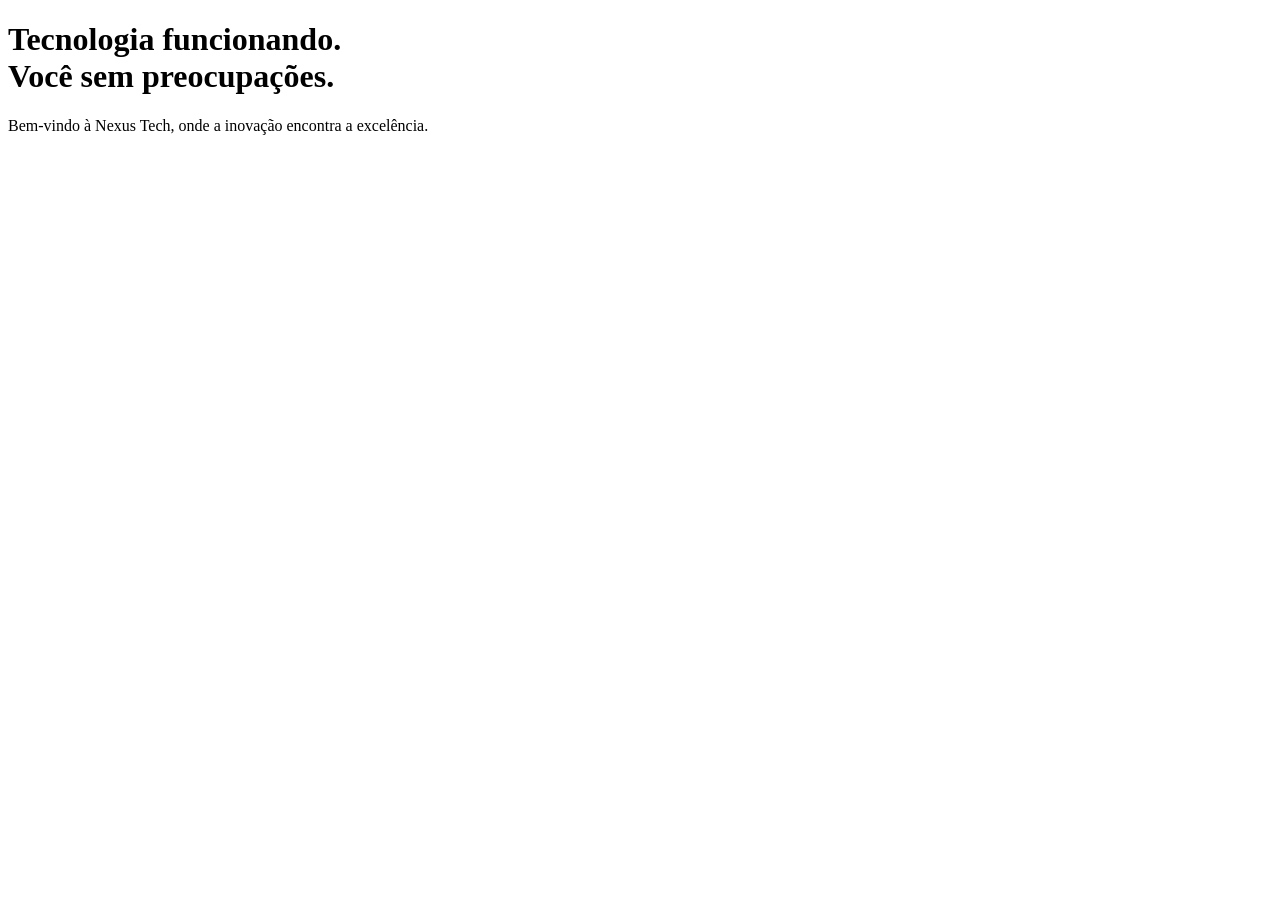
==== index.html @ 567d2877 "Primeiro commit - estrutura inicial" ====
<!DOCTYPE html>
<html lang="pt-BR">
<head>
    <meta charset="UTF-8">
    <meta name="viewport" content="width=device-width, initial-scale=1.0">
    <title>Nexus Tech</title>
</head>
<body>
    <h1>Tecnologia funcionando.<br>Você sem preocupações.</h1>
    
    <p>Bem-vindo à Nexus Tech, onde a inovação encontra a excelência.</p>

</body>
</html>
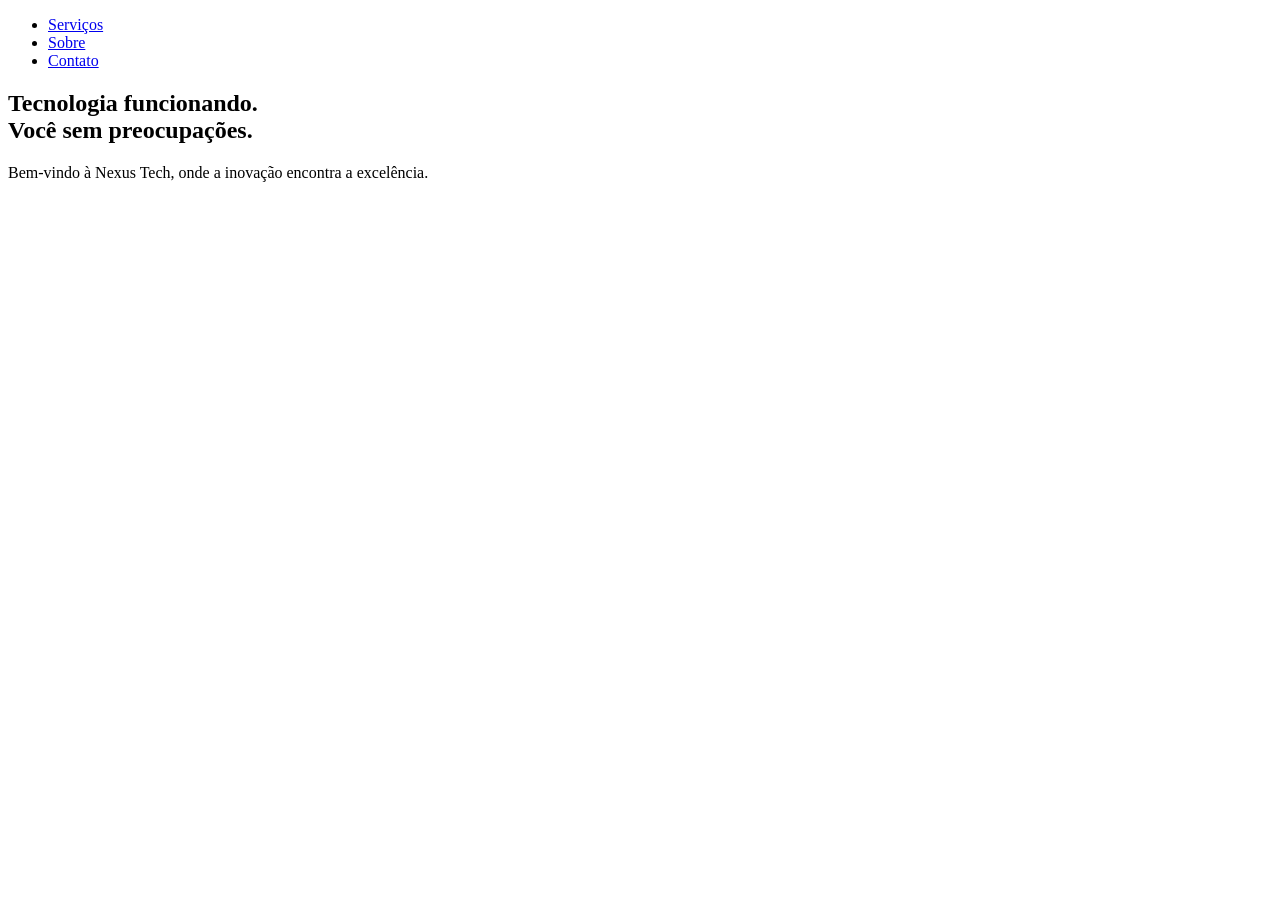
==== commit 5c923c64: "Adiciona estrutura inicial das páginas" ====
--- a/index.html
+++ b/index.html
@@ -6,9 +6,22 @@
     <title>Nexus Tech</title>
 </head>
 <body>
-    <h1>Tecnologia funcionando.<br>Você sem preocupações.</h1>
-    
-    <p>Bem-vindo à Nexus Tech, onde a inovação encontra a excelência.</p>
+    <header>
+        <nav>
+            <ul>
+                <li><a href="views/servicos.html">Serviços</a></li>
+                <li><a href="views/sobre.html">Sobre</a></li>
+                <li><a href="views/contato.html">Contato</a></li>
+            </ul>
+        </nav>
+
+    </header>
+    <main>
+        <section>
+            <h1>Tecnologia funcionando.<br>Você sem preocupações.</h1>
+            <p>Bem-vindo à Nexus Tech, onde a inovação encontra a excelência.</p>
+        </section>
+    </main>
 
 </body>
 </html>
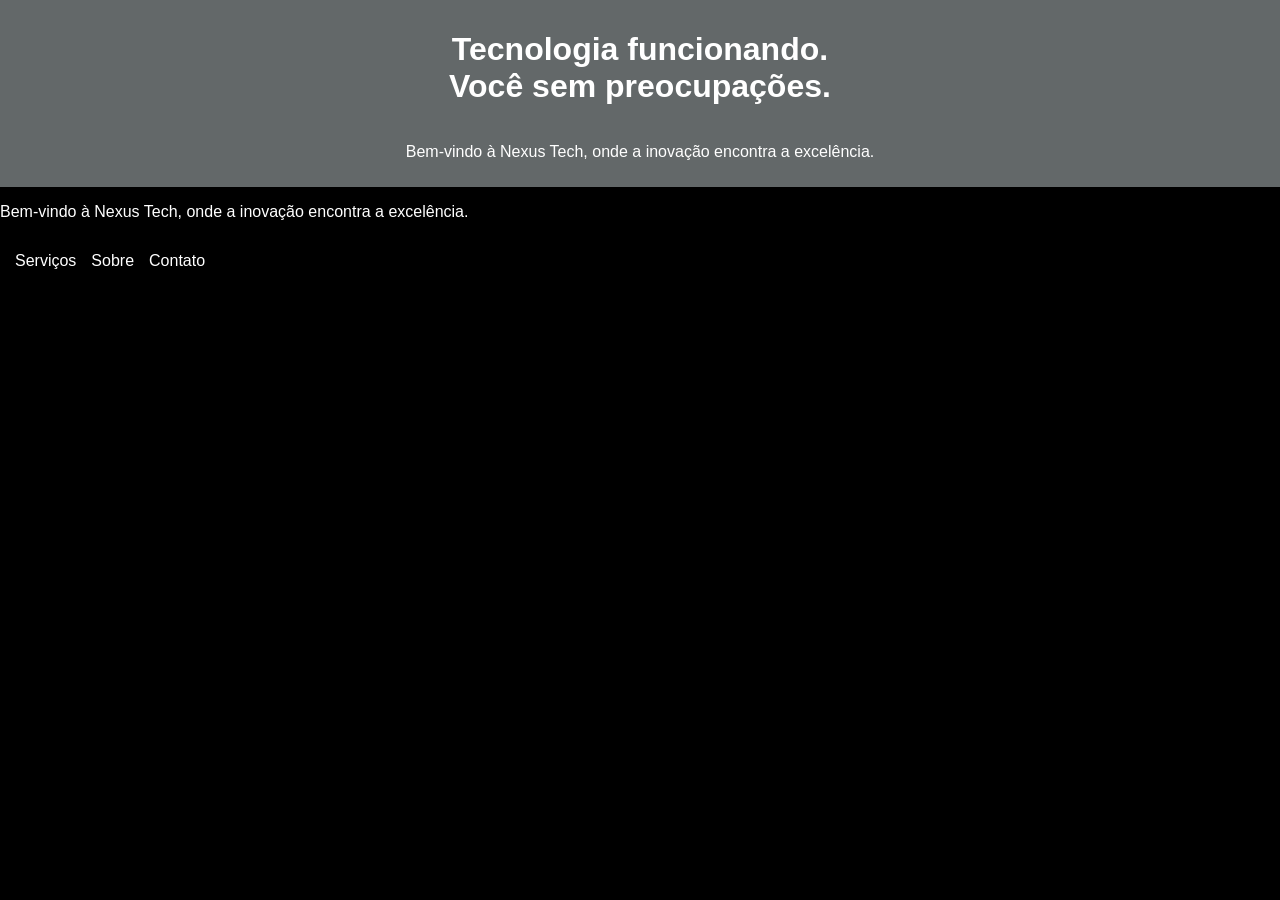
==== commit 680d3fa2: "Estiliza o cabeçalho e a navegação" ====
--- a/index.html
+++ b/index.html
@@ -3,23 +3,26 @@
 <head>
     <meta charset="UTF-8">
     <meta name="viewport" content="width=device-width, initial-scale=1.0">
+    <link rel="stylesheet" href="css/styles.css">
     <title>Nexus Tech</title>
 </head>
 <body>
     <header>
-        <nav>
-            <ul>
-                <li><a href="views/servicos.html">Serviços</a></li>
-                <li><a href="views/sobre.html">Sobre</a></li>
-                <li><a href="views/contato.html">Contato</a></li>
-            </ul>
-        </nav>
-
+        <h1>Tecnologia funcionando.<br>Você sem preocupações.</h1>
+            <p>Bem-vindo à Nexus Tech, onde a inovação encontra a excelência.</p>
     </header>
     <main>
         <section>
-            <h1>Tecnologia funcionando.<br>Você sem preocupações.</h1>
             <p>Bem-vindo à Nexus Tech, onde a inovação encontra a excelência.</p>
+        </section>
+        <section>
+            <nav>
+                <ul>
+                    <li><a href="views/servicos.html">Serviços</a></li>
+                    <li><a href="views/sobre.html">Sobre</a></li>
+                    <li><a href="views/contato.html">Contato</a></li>
+                </ul>
+            </nav>
         </section>
     </main>
 
--- a/css/styles.css
+++ b/css/styles.css
@@ -0,0 +1,37 @@
+body {
+    font-family: Arial, sans-serif;
+    margin: 0;
+    padding: 0;
+    background-color: #000000;
+    color: #ffffff;
+}
+
+a {
+    color: #ffffff;
+    text-decoration: none;
+}
+a:hover {
+        color: #636869;
+    }
+a:focus-visible {
+    outline: 2px solid  #636869;
+}
+
+header {
+    background-color: #636869;
+    padding: 10px;
+    text-align: center;
+    display: flex;
+    flex-direction: column;
+    align-items: center;
+    justify-content: center;
+}
+
+nav ul {
+    list-style-type: none;
+    padding: 15px;
+    margin: 0px;
+    display: flex;
+    justify-content: flex-start;
+    gap: 15px;
+}
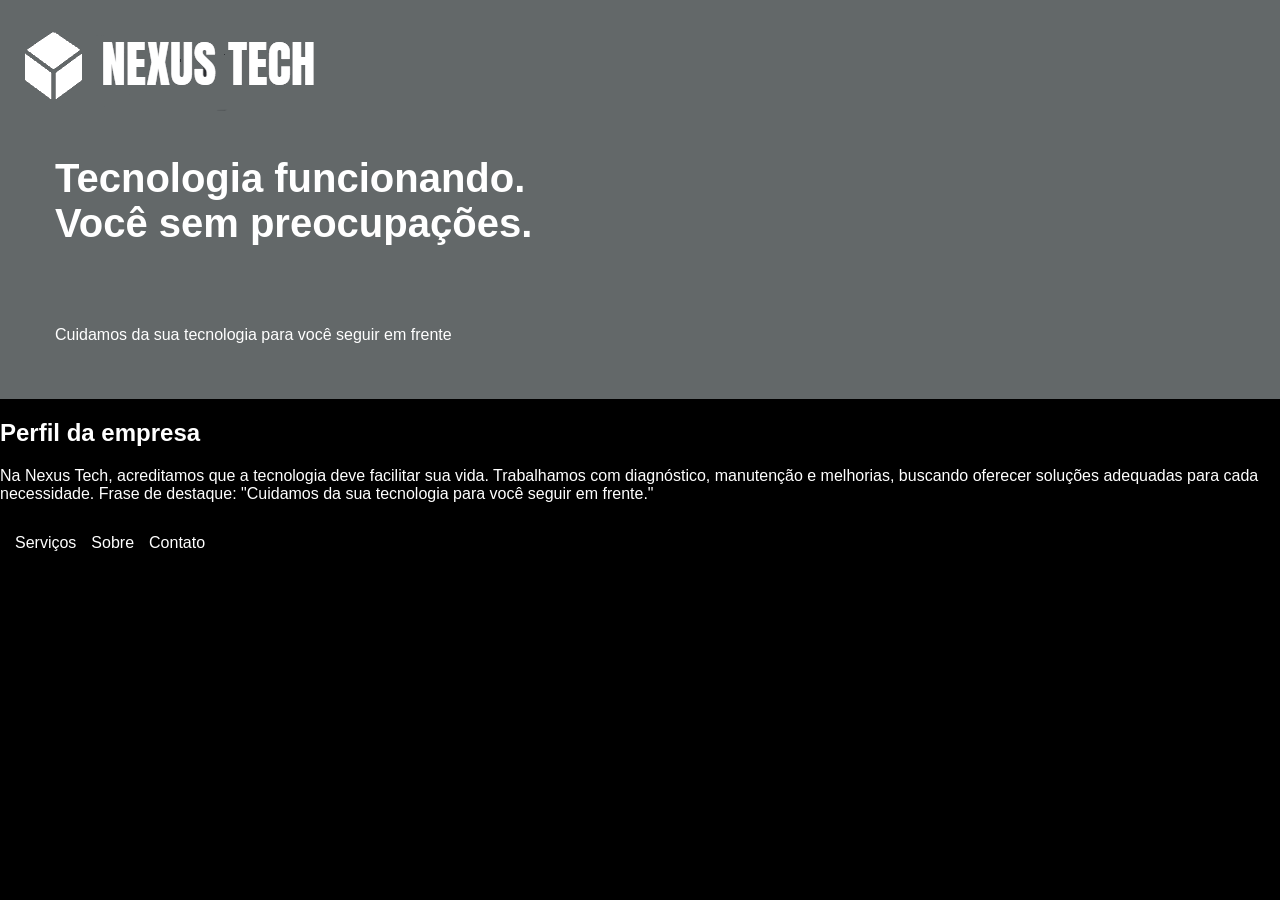
==== commit 6ee23b92: "Atualiza arquivos do projeto" ====
--- a/index.html
+++ b/index.html
@@ -8,12 +8,16 @@
 </head>
 <body>
     <header>
+        <img src="img/Captura de tela 2026-10-07 213344.png" alt="Logo da Nexus Tech">
         <h1>Tecnologia funcionando.<br>Você sem preocupações.</h1>
-            <p>Bem-vindo à Nexus Tech, onde a inovação encontra a excelência.</p>
+            <p>Cuidamos da sua tecnologia para você seguir em frente</p>
     </header>
     <main>
         <section>
-            <p>Bem-vindo à Nexus Tech, onde a inovação encontra a excelência.</p>
+            <h2>Perfil da empresa</h2>
+            <p>Na Nexus Tech, acreditamos que a tecnologia deve facilitar sua vida. Trabalhamos com diagnóstico, manutenção e melhorias, buscando oferecer soluções adequadas para cada necessidade.
+Frase de destaque:
+"Cuidamos da sua tecnologia para você seguir em frente."</p>
         </section>
         <section>
             <nav>
--- a/css/styles.css
+++ b/css/styles.css
@@ -17,15 +17,28 @@
     outline: 2px solid  #636869;
 }
 
-header {
+header {    
     background-color: #636869;
-    padding: 10px;
-    text-align: center;
+    padding: 15px;
+    margin: 0px;
+    text-align: start;
     display: flex;
     flex-direction: column;
-    align-items: center;
-    justify-content: center;
+    align-items: flex-start;
+    justify-content: flex-start;
 }
+
+header h1 {
+    font-size: 2.5em;
+    padding: 20px;
+    margin: 20px;
+}
+
+header p {
+    padding: 20px;
+    margin: 20px;
+}
+
 
 nav ul {
     list-style-type: none;
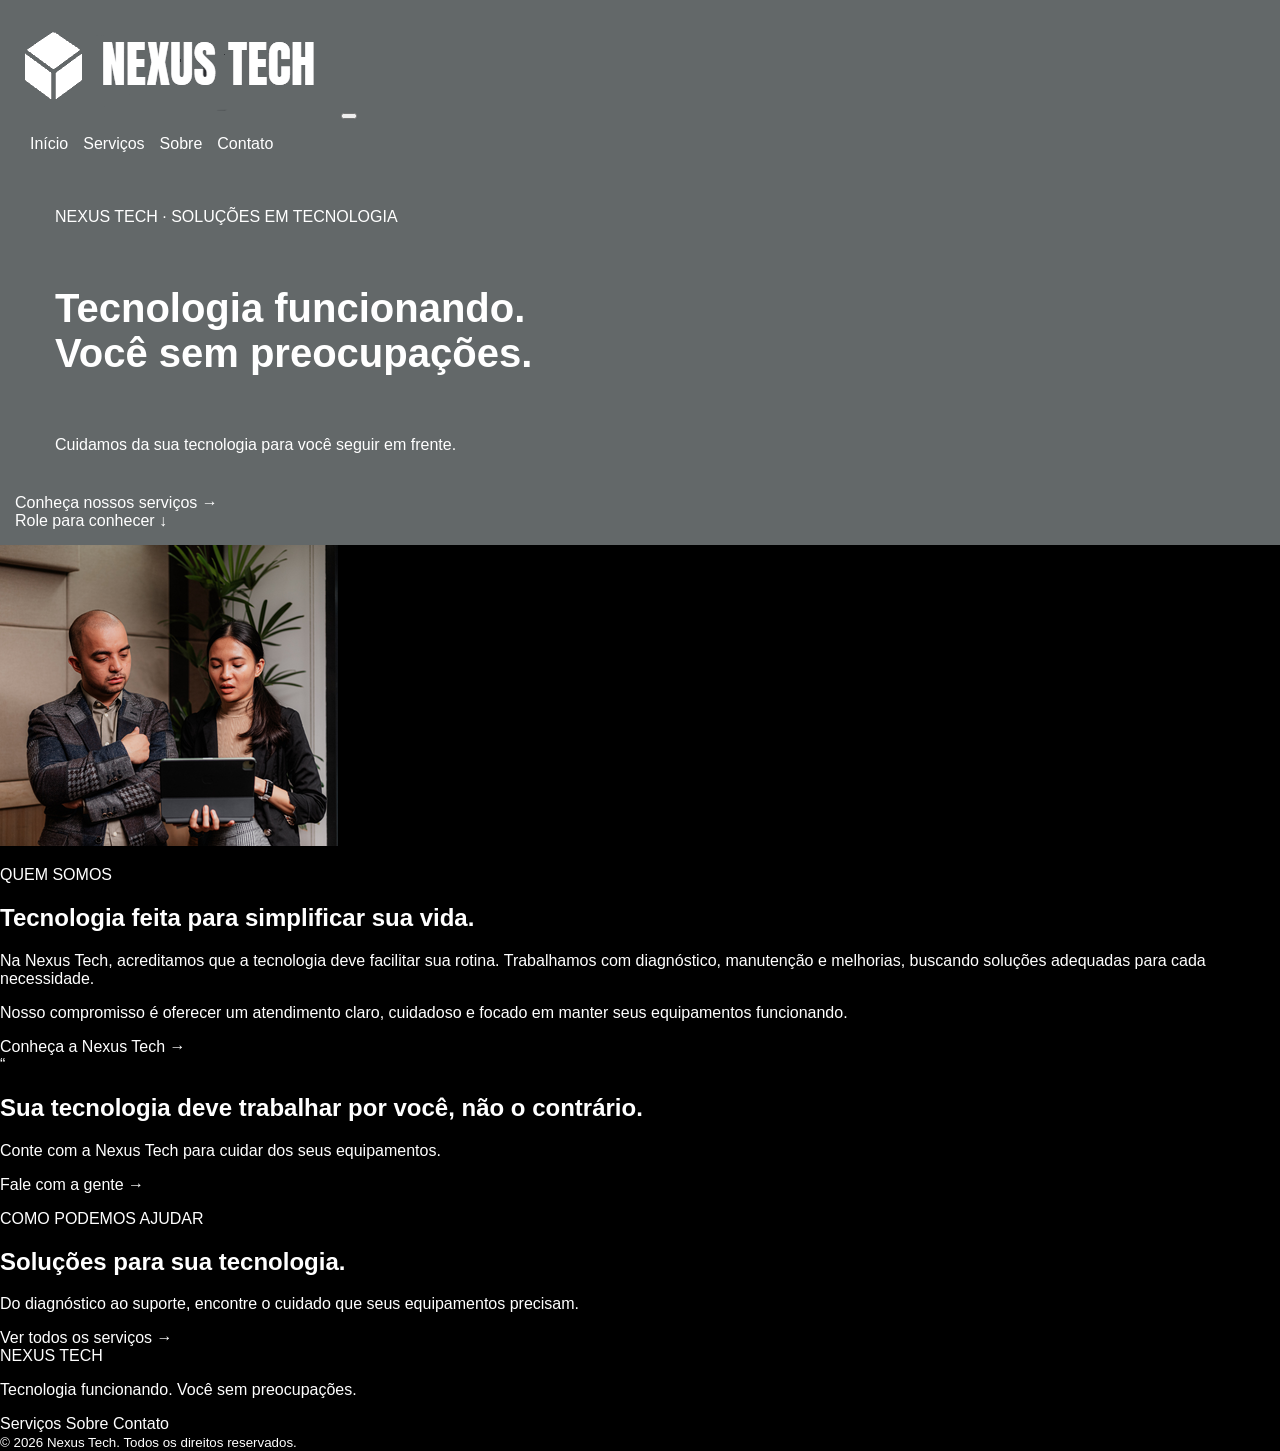
==== commit 16b68da6: "Cria nova página inicial da Nexus Tech" ====
--- a/index.html
+++ b/index.html
@@ -3,32 +3,98 @@
 <head>
     <meta charset="UTF-8">
     <meta name="viewport" content="width=device-width, initial-scale=1.0">
+    <meta name="description" content="Nexus Tech: soluções em tecnologia, manutenção e suporte para seus equipamentos.">
+    <title>Nexus Tech | Tecnologia sem preocupações</title>
     <link rel="stylesheet" href="css/styles.css">
-    <title>Nexus Tech</title>
 </head>
 <body>
-    <header>
-        <img src="img/Captura de tela 2026-10-07 213344.png" alt="Logo da Nexus Tech">
-        <h1>Tecnologia funcionando.<br>Você sem preocupações.</h1>
-            <p>Cuidamos da sua tecnologia para você seguir em frente</p>
+    <header class="hero" id="inicio">
+        <nav class="navbar" aria-label="Navegação principal">
+            <a class="brand" href="index.html" aria-label="Nexus Tech - Início">
+                <img src="img/Captura de tela 2026-10-07 213344.png" alt="Logo Nexus Tech">
+            </a>
+            <button class="menu-toggle" type="button" aria-label="Abrir menu" aria-expanded="false">
+                <span></span><span></span><span></span>
+            </button>
+            <ul class="nav-links">
+                <li><a href="#inicio">Início</a></li>
+                <li><a href="views/servicos.html">Serviços</a></li>
+                <li><a href="views/sobre.html">Sobre</a></li>
+                <li><a href="views/contato.html" class="nav-contact">Contato</a></li>
+            </ul>
+        </nav>
+
+        <div class="hero-content">
+            <p class="eyebrow">NEXUS TECH · SOLUÇÕES EM TECNOLOGIA</p>
+            <h1>Tecnologia funcionando.<br>Você sem preocupações.</h1>
+            <p class="hero-description">Cuidamos da sua tecnologia para você seguir em frente.</p>
+            <a class="button button-light" href="views/servicos.html">Conheça nossos serviços <span aria-hidden="true">→</span></a>
+        </div>
+        <a class="scroll-cue" href="#empresa">Role para conhecer <span aria-hidden="true">↓</span></a>
     </header>
+
     <main>
-        <section>
-            <h2>Perfil da empresa</h2>
-            <p>Na Nexus Tech, acreditamos que a tecnologia deve facilitar sua vida. Trabalhamos com diagnóstico, manutenção e melhorias, buscando oferecer soluções adequadas para cada necessidade.
-Frase de destaque:
-"Cuidamos da sua tecnologia para você seguir em frente."</p>
+        <section class="about section-shell" id="empresa">
+            <div class="about-image">
+                <img src="img/Site Empresarial Aplicativo de Tecnologia Ousado Roxo e Azul-escuro222.png" alt="Arquitetura moderna de um edifício">
+            </div>
+            <div class="about-content">
+                <p class="eyebrow">QUEM SOMOS</p>
+                <h2>Tecnologia feita para simplificar sua vida.</h2>
+                <p>Na Nexus Tech, acreditamos que a tecnologia deve facilitar sua rotina. Trabalhamos com diagnóstico, manutenção e melhorias, buscando soluções adequadas para cada necessidade.</p>
+                <p>Nosso compromisso é oferecer um atendimento claro, cuidadoso e focado em manter seus equipamentos funcionando.</p>
+                <a class="text-link" href="views/sobre.html">Conheça a Nexus Tech <span aria-hidden="true">→</span></a>
+            </div>
         </section>
-        <section>
-            <nav>
-                <ul>
-                    <li><a href="views/servicos.html">Serviços</a></li>
-                    <li><a href="views/sobre.html">Sobre</a></li>
-                    <li><a href="views/contato.html">Contato</a></li>
-                </ul>
-            </nav>
+
+        <section class="statement">
+            <div class="statement-inner">
+                <span class="quote-mark" aria-hidden="true">“</span>
+                <h2>Sua tecnologia deve trabalhar por você, não o contrário.</h2>
+                <p>Conte com a Nexus Tech para cuidar dos seus equipamentos.</p>
+                <a class="button button-outline" href="views/contato.html">Fale com a gente <span aria-hidden="true">→</span></a>
+            </div>
+        </section>
+
+        <section class="services-preview section-shell">
+            <div>
+                <p class="eyebrow">COMO PODEMOS AJUDAR</p>
+                <h2>Soluções para sua tecnologia.</h2>
+            </div>
+            <p>Do diagnóstico ao suporte, encontre o cuidado que seus equipamentos precisam.</p>
+            <a class="text-link" href="views/servicos.html">Ver todos os serviços <span aria-hidden="true">→</span></a>
         </section>
     </main>
 
+    <footer class="footer">
+        <a class="footer-brand" href="#inicio">NEXUS TECH</a>
+        <p>Tecnologia funcionando. Você sem preocupações.</p>
+        <nav aria-label="Navegação do rodapé">
+            <a href="views/servicos.html">Serviços</a>
+            <a href="views/sobre.html">Sobre</a>
+            <a href="views/contato.html">Contato</a>
+        </nav>
+        <small>© 2026 Nexus Tech. Todos os direitos reservados.</small>
+    </footer>
+
+    <script>
+        const menuButton = document.querySelector(".menu-toggle");
+        const navLinks = document.querySelector(".nav-links");
+
+        menuButton.addEventListener("click", () => {
+            const isOpen = menuButton.getAttribute("aria-expanded") === "true";
+            menuButton.setAttribute("aria-expanded", String(!isOpen));
+            menuButton.setAttribute("aria-label", isOpen ? "Abrir menu" : "Fechar menu");
+            navLinks.classList.toggle("is-open", !isOpen);
+        });
+
+        navLinks.querySelectorAll("a").forEach((link) => {
+            link.addEventListener("click", () => {
+                navLinks.classList.remove("is-open");
+                menuButton.setAttribute("aria-expanded", "false");
+                menuButton.setAttribute("aria-label", "Abrir menu");
+            });
+        });
+    </script>
 </body>
 </html>
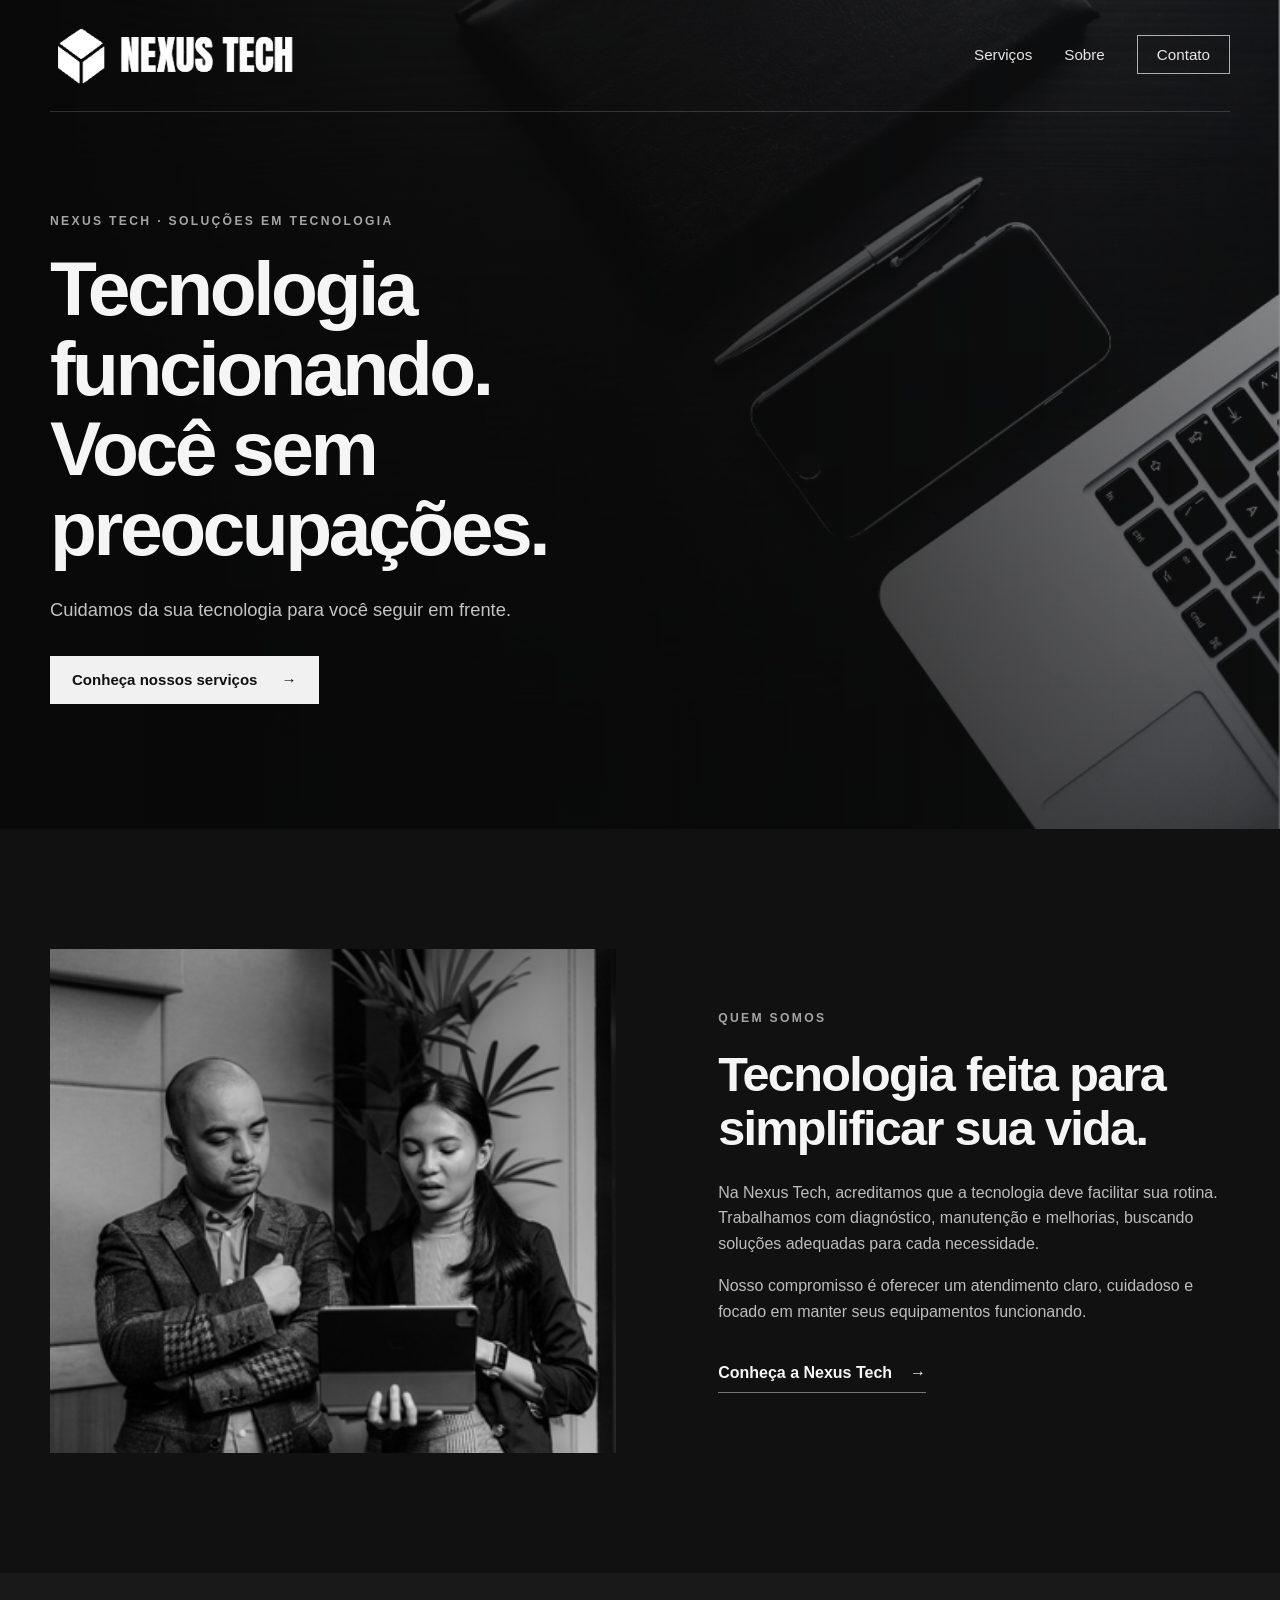
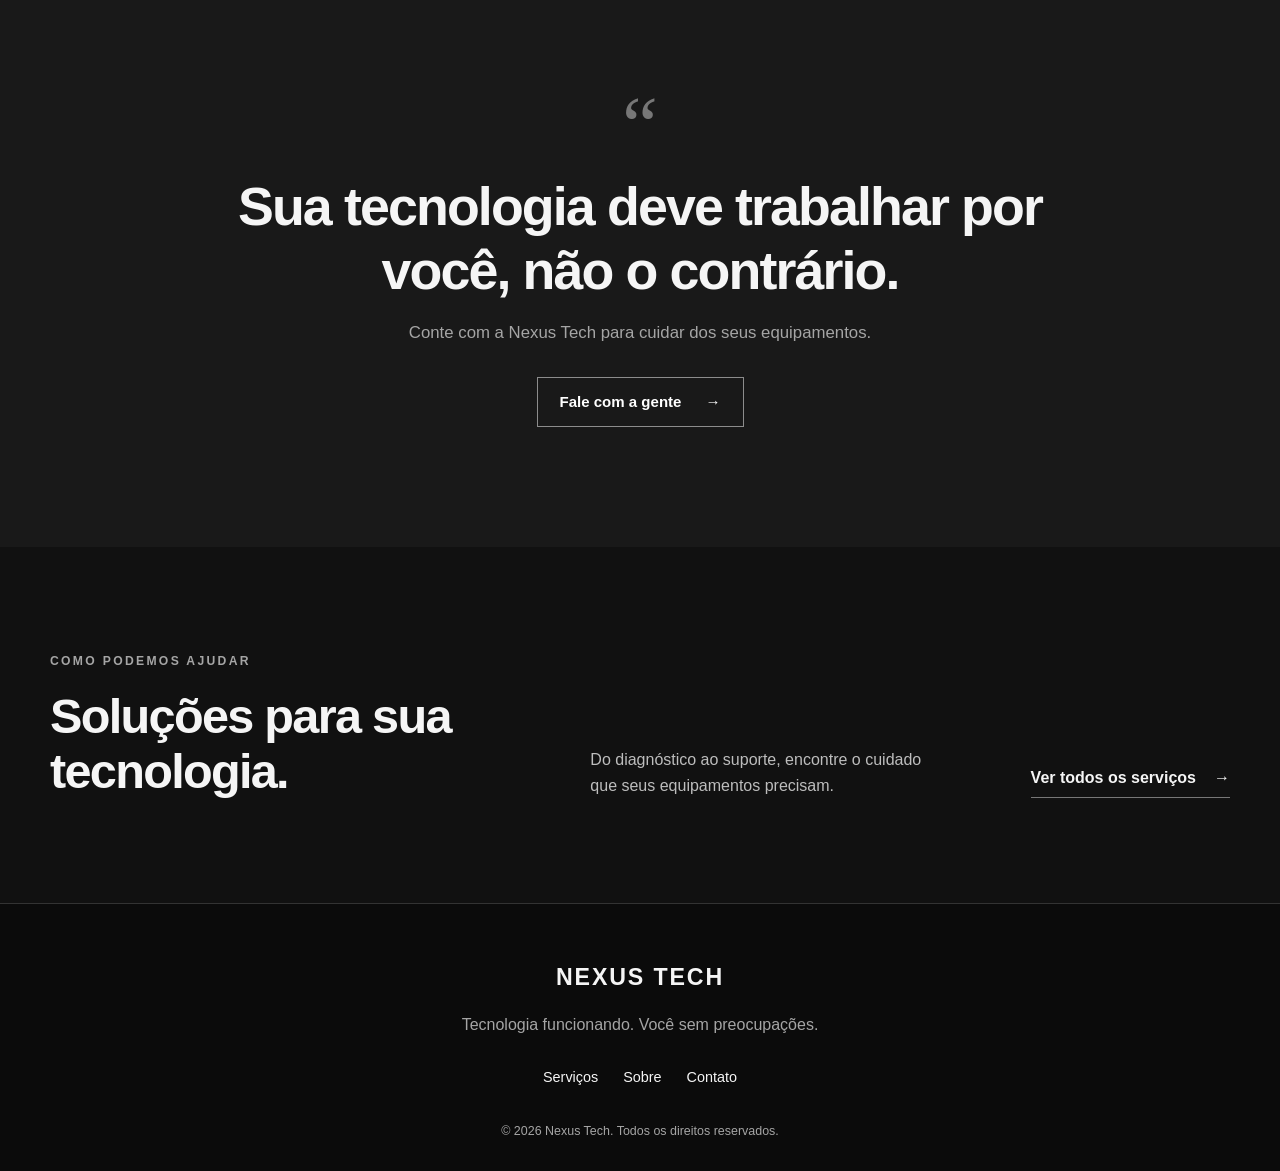
==== commit e952d941: "remoção de botões desnecessarios" ====
--- a/index.html
+++ b/index.html
@@ -17,7 +17,6 @@
                 <span></span><span></span><span></span>
             </button>
             <ul class="nav-links">
-                <li><a href="#inicio">Início</a></li>
                 <li><a href="views/servicos.html">Serviços</a></li>
                 <li><a href="views/sobre.html">Sobre</a></li>
                 <li><a href="views/contato.html" class="nav-contact">Contato</a></li>
@@ -30,7 +29,6 @@
             <p class="hero-description">Cuidamos da sua tecnologia para você seguir em frente.</p>
             <a class="button button-light" href="views/servicos.html">Conheça nossos serviços <span aria-hidden="true">→</span></a>
         </div>
-        <a class="scroll-cue" href="#empresa">Role para conhecer <span aria-hidden="true">↓</span></a>
     </header>
 
     <main>
--- a/css/styles.css
+++ b/css/styles.css
@@ -1,50 +1,443 @@
+/* Base */
+:root {
+    color-scheme: dark;
+    --background: #111111;
+    --surface: #191919;
+    --text: #f5f5f5;
+    --muted: #a5a5a5;
+    --accent: #a5a5a5;
+    --content-width: 1180px;
+}
+
+* {
+    box-sizing: border-box;
+}
+
+html {
+    scroll-behavior: smooth;
+}
+
 body {
-    font-family: Arial, sans-serif;
+    margin: 0;
+    font-family: Arial, Helvetica, sans-serif;
+    background: var(--background);
+    color: var(--text);
+    line-height: 1.6;
+}
+
+img {
+    display: block;
+    max-width: 100%;
+}
+
+a {
+    color: inherit;
+    text-decoration: none;
+}
+
+a:focus-visible,
+button:focus-visible {
+    outline: 2px solid #ffffff;
+    outline-offset: 4px;
+}
+
+.section-shell {
+    width: min(var(--content-width), calc(100% - 64px));
+    margin-inline: auto;
+}
+
+/* Hero e navegação */
+.hero {
+    min-height: 680px;
+    position: relative;
+    display: flex;
+    flex-direction: column;
+    overflow: hidden;
+    background:
+        linear-gradient(90deg, rgba(8, 8, 8, .96) 0%, rgba(8, 8, 8, .82) 48%, rgba(8, 8, 8, .28) 100%),
+        linear-gradient(0deg, rgba(8, 8, 8, .45), rgba(8, 8, 8, .08)),
+        url("../img/Site Empresarial Aplicativo de Tecnologia Ousado Roxo e Azul-escuro.png") center 45% / cover no-repeat,
+        #171717;
+}
+
+.navbar {
+    width: min(var(--content-width), calc(100% - 64px));
+    min-height: 112px;
+    margin-inline: auto;
+    display: flex;
+    align-items: center;
+    justify-content: space-between;
+    gap: 32px;
+    border-bottom: 1px solid rgba(255, 255, 255, .16);
+}
+
+.brand img {
+    width: 300px;
+    max-height: 82px;
+    object-fit: contain;
+    object-position: left center;
+}
+
+.nav-links {
+    display: flex;
+    align-items: center;
+    gap: 32px;
+    list-style: none;
     margin: 0;
     padding: 0;
-    background-color: #000000;
+    font-size: .95rem;
+}
+
+.nav-links a {
+    color: #e6e6e6;
+    transition: color .2s ease;
+}
+
+.nav-links a:hover,
+.text-link:hover {
+    color: #bcbcbc;
+}
+
+.nav-links .nav-contact {
+    border: 1px solid rgba(255, 255, 255, .65);
+    padding: 10px 19px;
+}
+
+.menu-toggle {
+    display: none;
+}
+
+.hero-content {
+    width: min(var(--content-width), calc(100% - 64px));
+    margin: auto;
+    padding-block: 100px 125px;
+}
+
+.eyebrow {
+    margin: 0 0 18px;
+    color: var(--muted);
+    font-size: .76rem;
+    font-weight: 700;
+    letter-spacing: .19em;
+}
+
+.hero h1 {
+    max-width: 760px;
+    margin: 0;
+    font-size: clamp(2.8rem, 6vw, 5.6rem);
+    line-height: 1.04;
+    letter-spacing: -.045em;
+}
+
+.hero-description {
+    max-width: 480px;
+    margin: 26px 0 32px;
+    color: #c4c4c4;
+    font-size: 1.15rem;
+}
+
+.button {
+    min-height: 48px;
+    display: inline-flex;
+    align-items: center;
+    justify-content: center;
+    gap: 24px;
+    padding: 12px 22px;
+    font-size: .94rem;
+    font-weight: 700;
+    transition: background .2s ease, color .2s ease, border-color .2s ease;
+}
+
+.button-light {
+    background: #f1f1f1;
+    color: #111111;
+}
+
+.button-light:hover {
+    background: #c9c9c9;
+    color: #111111;
+}
+
+.scroll-cue {
+    position: absolute;
+    right: max(32px, calc((100% - var(--content-width)) / 2));
+    bottom: 28px;
+    color: #c2c2c2;
+    font-size: .8rem;
+    letter-spacing: .08em;
+}
+
+/* Apresentação */
+.about {
+    display: grid;
+    grid-template-columns: 1.05fr .95fr;
+    align-items: center;
+    gap: clamp(40px, 8vw, 110px);
+    padding-block: 120px;
+}
+
+.about-image {
+    min-height: 430px;
+    overflow: hidden;
+    background: #292929;
+}
+
+.about-image img {
+    width: 100%;
+    height: 100%;
+    min-height: 430px;
+    object-fit: cover;
+    filter: grayscale(100%);
+}
+
+.about-content h2,
+.services-preview h2 {
+    max-width: 540px;
+    margin: 0 0 24px;
+    font-size: clamp(2rem, 3.8vw, 3.5rem);
+    line-height: 1.12;
+    letter-spacing: -.035em;
+}
+
+.about-content > p:not(.eyebrow) {
+    color: #bdbdbd;
+    margin: 0 0 17px;
+}
+
+.text-link {
+    display: inline-flex;
+    align-items: center;
+    gap: 18px;
+    margin-top: 18px;
+    padding-bottom: 7px;
+    border-bottom: 1px solid #777777;
+    font-weight: 700;
+}
+
+/* Frase de destaque */
+.statement {
+    padding: 120px 32px;
+    background: #191919;
+    text-align: center;
+}
+
+.statement-inner {
+    max-width: 850px;
+    margin-inline: auto;
+}
+
+.quote-mark {
+    display: block;
+    color: #777777;
+    font-family: Georgia, serif;
+    font-size: 5rem;
+    line-height: .8;
+}
+
+.statement h2 {
+    margin: 18px 0;
+    font-size: clamp(2rem, 4.2vw, 3.7rem);
+    line-height: 1.18;
+    letter-spacing: -.035em;
+}
+
+.statement p {
+    margin: 0 0 30px;
+    color: var(--muted);
+    font-size: 1.05rem;
+}
+
+.button-outline {
+    border: 1px solid #8c8c8c;
     color: #ffffff;
 }
 
-a {
-    color: #ffffff;
-    text-decoration: none;
-}
-a:hover {
-        color: #636869;
-    }
-a:focus-visible {
-    outline: 2px solid  #636869;
-}
-
-header {    
-    background-color: #636869;
-    padding: 15px;
-    margin: 0px;
-    text-align: start;
+.button-outline:hover {
+    background: #f1f1f1;
+    color: #111111;
+}
+
+/* Chamada para serviços */
+.services-preview {
+    display: grid;
+    grid-template-columns: 1fr .8fr auto;
+    align-items: end;
+    gap: 40px;
+    padding-block: 105px;
+}
+
+.services-preview h2 {
+    margin-bottom: 0;
+}
+
+.services-preview > p {
+    max-width: 360px;
+    margin: 0;
+    color: #bdbdbd;
+}
+
+/* Rodapé */
+.footer {
+    padding: 55px 32px 28px;
+    border-top: 1px solid #333333;
+    text-align: center;
+    background: #0b0b0b;
+}
+
+.footer-brand {
+    font-size: 1.45rem;
+    font-weight: 900;
+    letter-spacing: .08em;
+}
+
+.footer > p,
+.footer small {
+    color: var(--muted);
+}
+
+.footer nav {
     display: flex;
-    flex-direction: column;
-    align-items: flex-start;
-    justify-content: flex-start;
-}
-
-header h1 {
-    font-size: 2.5em;
-    padding: 20px;
-    margin: 20px;
-}
-
-header p {
-    padding: 20px;
-    margin: 20px;
-}
-
-
-nav ul {
-    list-style-type: none;
-    padding: 15px;
-    margin: 0px;
-    display: flex;
-    justify-content: flex-start;
-    gap: 15px;
-}+    justify-content: center;
+    flex-wrap: wrap;
+    gap: 25px;
+    margin: 28px 0;
+    font-size: .9rem;
+}
+
+.footer small {
+    font-size: .78rem;
+}
+
+/* Telas menores */
+@media (max-width: 800px) {
+    .section-shell,
+    .navbar,
+    .hero-content {
+        width: min(100% - 40px, var(--content-width));
+    }
+
+    .hero {
+        min-height: 620px;
+        background-position: 58% center;
+    }
+
+    .navbar {
+        min-height: 88px;
+    }
+
+    .brand img {
+        width: 225px;
+        max-height: 65px;
+    }
+
+    .menu-toggle {
+        width: 44px;
+        height: 44px;
+        display: flex;
+        flex-direction: column;
+        justify-content: center;
+        gap: 6px;
+        border: 1px solid #777777;
+        background: transparent;
+        cursor: pointer;
+    }
+
+    .menu-toggle span {
+        width: 20px;
+        height: 2px;
+        margin-inline: auto;
+        background: #ffffff;
+    }
+
+    .nav-links {
+        position: absolute;
+        z-index: 2;
+        top: 88px;
+        right: 20px;
+        left: 20px;
+        display: none;
+        flex-direction: column;
+        align-items: stretch;
+        gap: 0;
+        padding: 12px 20px;
+        background: #171717;
+        border: 1px solid #444444;
+    }
+
+    .nav-links.is-open {
+        display: flex;
+    }
+
+    .nav-links a {
+        display: block;
+        padding: 13px 4px;
+    }
+
+    .nav-links .nav-contact {
+        border: 0;
+        padding: 13px 4px;
+    }
+
+    .hero-content {
+        padding-block: 100px 120px;
+    }
+
+    .about {
+        grid-template-columns: 1fr;
+        gap: 38px;
+        padding-block: 75px;
+    }
+
+    .about-image,
+    .about-image img {
+        min-height: 300px;
+        max-height: 420px;
+    }
+
+    .statement {
+        padding-block: 85px;
+    }
+
+    .services-preview {
+        grid-template-columns: 1fr;
+        align-items: start;
+        gap: 20px;
+        padding-block: 75px;
+    }
+}
+
+@media (max-width: 480px) {
+    .hero {
+        min-height: 590px;
+    }
+
+    .brand img {
+        width: 190px;
+    }
+
+    .hero h1 {
+        font-size: clamp(2.45rem, 12vw, 3.5rem);
+    }
+
+    .hero-description {
+        font-size: 1rem;
+    }
+
+    .scroll-cue {
+        right: 20px;
+        bottom: 20px;
+    }
+
+    .about-image,
+    .about-image img {
+        min-height: 240px;
+    }
+
+    .statement {
+        padding-inline: 22px;
+    }
+
+    .footer {
+        padding-inline: 20px;
+    }
+}
